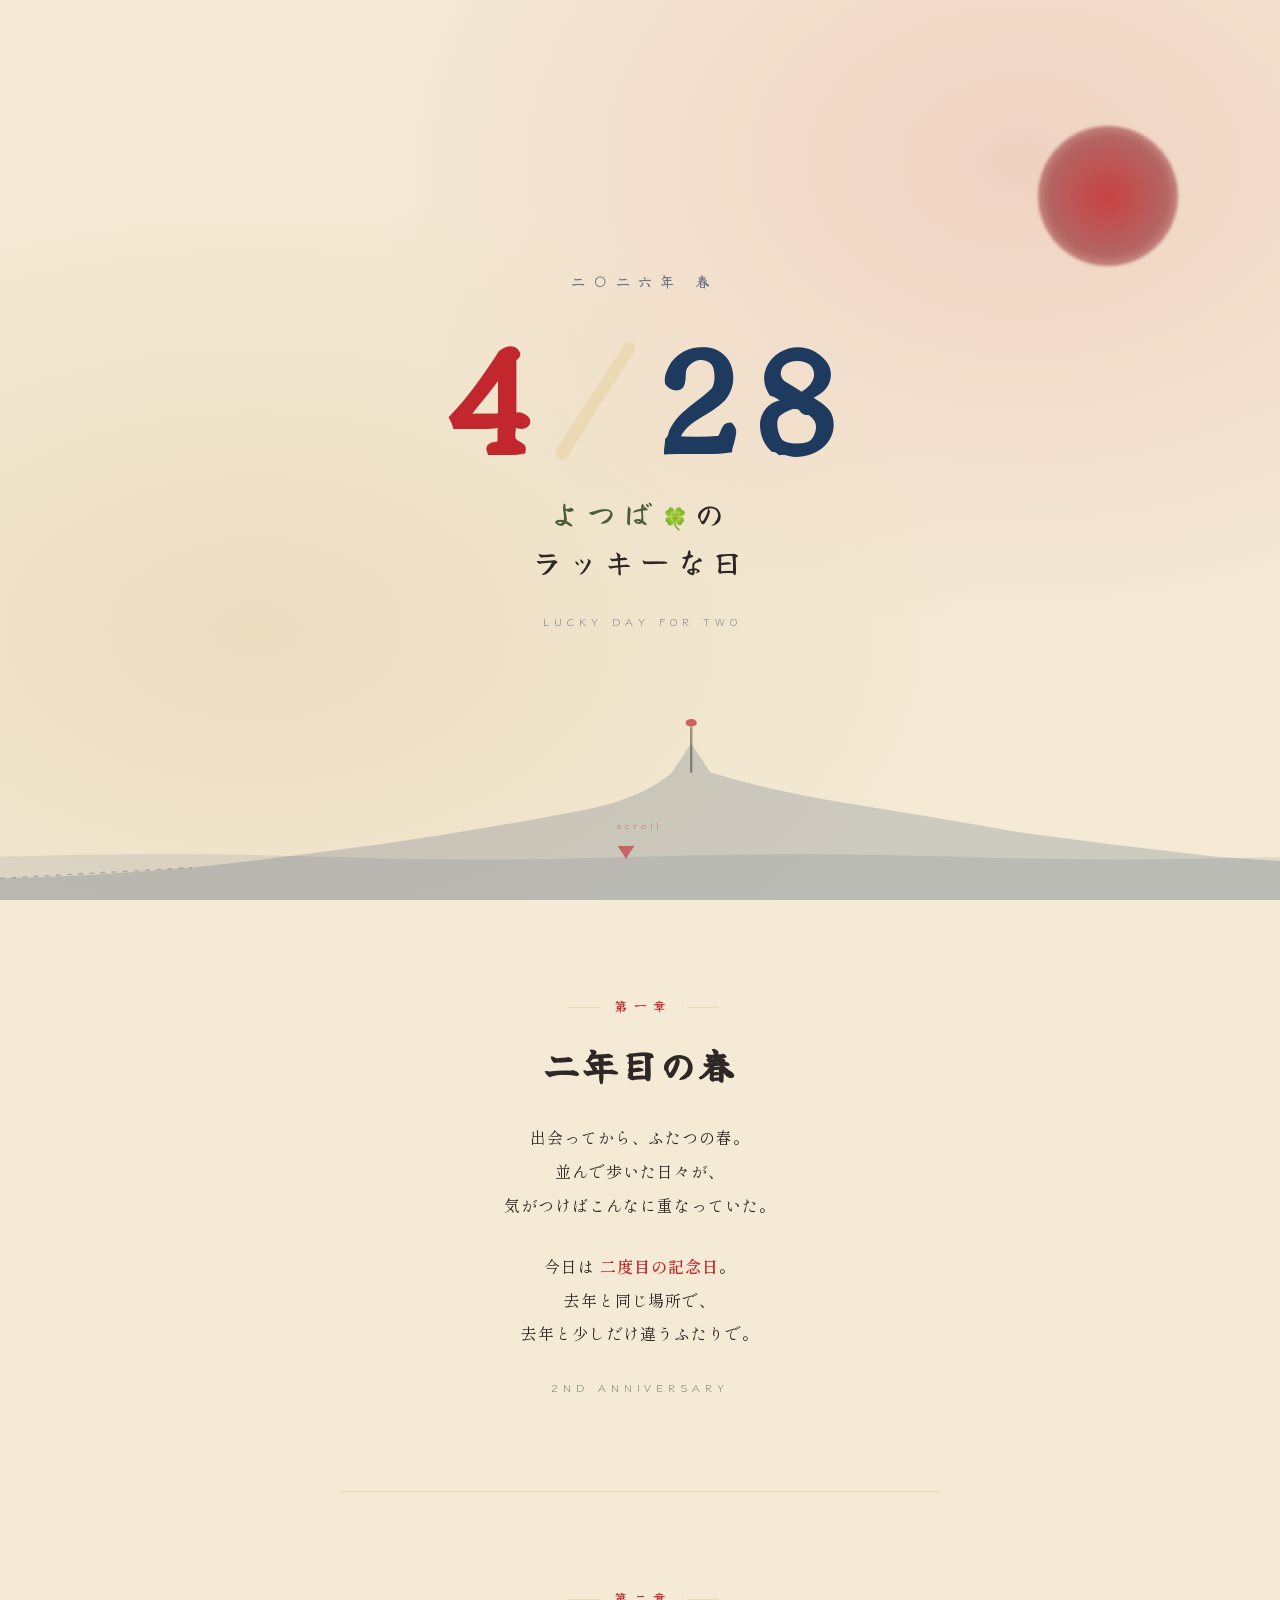
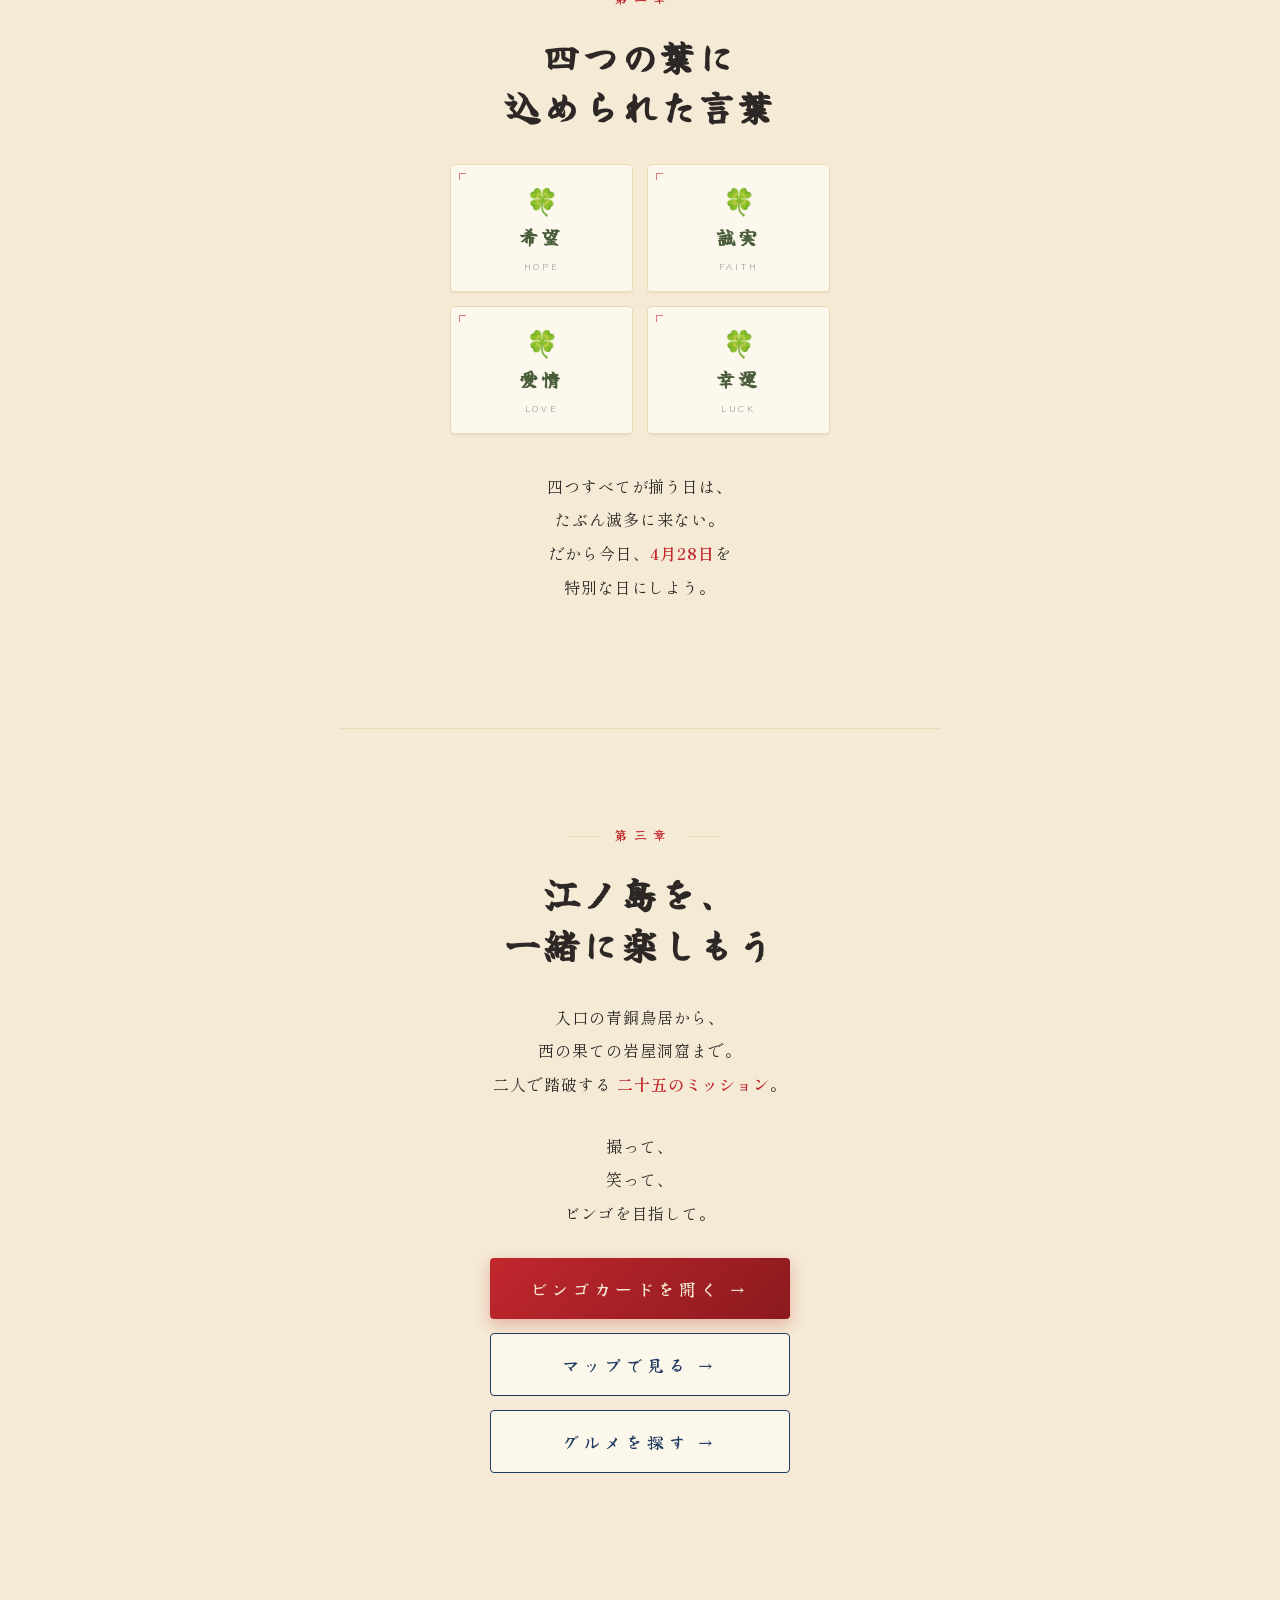
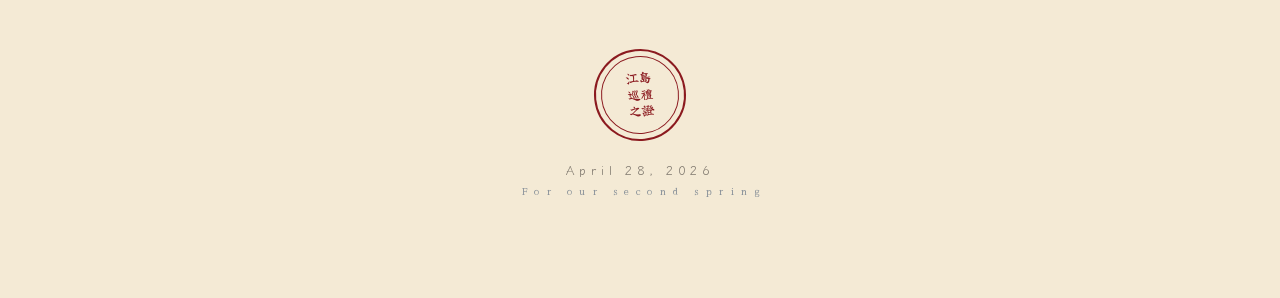
==== index.html @ fdf315da "feat: 江ノ島ビンゴ・マップ・グルメ・トップページの初期実装 - index.html: 4/28用のストーリーテリング型トップページ（4章構成） - bingo.html: 25マスの撮影ミッシ" ====
<!DOCTYPE html>
<html lang="ja">
<head>
<meta charset="UTF-8">
<meta name="viewport" content="width=device-width, initial-scale=1.0, maximum-scale=1.0">
<title>4/28 ── よつばのラッキーな日</title>
<meta name="description" content="二年目の春、江ノ島を一緒に楽しもう。">
<link rel="preconnect" href="https://fonts.googleapis.com">
<link rel="preconnect" href="https://fonts.gstatic.com" crossorigin>
<link href="https://fonts.googleapis.com/css2?family=Shippori+Mincho:wght@400;500;700;800&family=Klee+One:wght@400;600&family=Yuji+Syuku&display=swap" rel="stylesheet">
<link rel="stylesheet" href="shared.css">
</head>
<body class="top-page">

<!-- 舞う四つ葉 (JSで生成) -->
<div class="clover-rain" id="clover-rain" aria-hidden="true"></div>

<!-- HERO -->
<section class="top-hero">
  <div class="hero-sun" aria-hidden="true"></div>

  <div class="hero-mountain" aria-hidden="true">
    <svg viewBox="0 0 800 200" preserveAspectRatio="none" xmlns="http://www.w3.org/2000/svg">
      <!-- 海の波 -->
      <path d="M0,160 Q100,155 200,160 T400,160 T600,160 T800,160 L800,200 L0,200 Z"
            fill="rgba(31, 58, 95, 0.10)"/>
      <!-- 江ノ島シルエット -->
      <path d="M0,200 L0,180 Q60,178 120,170 Q180,160 240,148 Q300,135 360,118 Q400,108 420,82 L432,55 L444,82 Q480,98 520,108 Q580,122 640,138 Q700,150 760,160 Q780,162 800,164 L800,200 Z"
            fill="rgba(31, 58, 95, 0.18)"/>
      <!-- シーキャンドル -->
      <line x1="432" y1="82" x2="432" y2="40" stroke="rgba(45,40,38,0.45)" stroke-width="1.5"/>
      <circle cx="432" cy="36" r="3.5" fill="rgba(193,39,45,0.7)"/>
      <!-- 弁天橋 -->
      <line x1="0" y1="180" x2="120" y2="170" stroke="rgba(45,40,38,0.25)" stroke-width="1.2" stroke-dasharray="3 4"/>
    </svg>
  </div>

  <div class="hero-content">
    <div class="hero-eyebrow">二〇二六年 春</div>
    <h1 class="hero-date">
      <span class="num-shu">4</span><span class="slash">/</span><span class="num-ai">28</span>
    </h1>
    <div class="hero-sub">
      <span class="yotsuba">よつば</span>の<br>ラッキーな日
    </div>
    <div class="hero-deco">Lucky day for two</div>
  </div>

  <div class="scroll-cue" aria-hidden="true">
    <span>scroll</span>▼
  </div>
</section>

<!-- 第一章: 二年記念 -->
<section class="top-chapter">
  <div class="chapter-num">第一章</div>
  <h2 class="chapter-title">二年目の春</h2>
  <p class="chapter-text">
    出会ってから、ふたつの春。<br>
    並んで歩いた日々が、<br>
    気がつけばこんなに重なっていた。
  </p>
  <p class="chapter-text">
    今日は <em>二度目の記念日</em>。<br>
    去年と同じ場所で、<br>
    去年と少しだけ違うふたりで。
  </p>
  <div class="chapter-deco">2nd Anniversary</div>
</section>

<!-- 第二章: 四つ葉の花言葉 -->
<section class="top-chapter">
  <div class="chapter-num">第二章</div>
  <h2 class="chapter-title">四つの葉に<br>込められた言葉</h2>
  <ul class="yotsuba-meanings">
    <li>
      <span class="leaf">🍀</span>
      <span class="meaning">希望</span>
      <span class="meaning-en">hope</span>
    </li>
    <li>
      <span class="leaf">🍀</span>
      <span class="meaning">誠実</span>
      <span class="meaning-en">faith</span>
    </li>
    <li>
      <span class="leaf">🍀</span>
      <span class="meaning">愛情</span>
      <span class="meaning-en">love</span>
    </li>
    <li>
      <span class="leaf">🍀</span>
      <span class="meaning">幸運</span>
      <span class="meaning-en">luck</span>
    </li>
  </ul>
  <p class="chapter-text">
    四つすべてが揃う日は、<br>
    たぶん滅多に来ない。<br>
    だから今日、<em>4月28日</em>を<br>
    特別な日にしよう。
  </p>
</section>

<!-- 第三章: 江ノ島の冒険 -->
<section class="top-chapter">
  <div class="chapter-num">第三章</div>
  <h2 class="chapter-title">江ノ島を、<br>一緒に楽しもう</h2>
  <p class="chapter-text">
    入口の青銅鳥居から、<br>
    西の果ての岩屋洞窟まで。<br>
    二人で踏破する <em>二十五のミッション</em>。
  </p>
  <p class="chapter-text">
    撮って、<br>
    笑って、<br>
    ビンゴを目指して。
  </p>

  <div class="quest-buttons">
    <a href="bingo.html" class="quest-btn primary">
      ビンゴカードを開く<span class="arrow">→</span>
    </a>
    <a href="map.html" class="quest-btn secondary">
      マップで見る<span class="arrow">→</span>
    </a>
    <a href="food.html" class="quest-btn secondary">
      グルメを探す<span class="arrow">→</span>
    </a>
  </div>
</section>

<!-- フッター -->
<footer class="top-footer">
  <div class="footer-stamp">
    江島<br>巡禮<br>之證
  </div>
  <div class="footer-date">April 28, 2026</div>
  <div class="footer-tag">For our second spring</div>
</footer>

<script>
  // ===== 舞う四つ葉を生成 =====
  (function generateClovers() {
    const container = document.getElementById('clover-rain');
    const count = 14;
    for (let i = 0; i < count; i++) {
      const c = document.createElement('span');
      c.className = 'clover';
      c.textContent = '🍀';
      const left = Math.random() * 100;
      const duration = 14 + Math.random() * 14;
      const delay = -Math.random() * duration;
      const size = 12 + Math.random() * 14;
      const opacity = 0.25 + Math.random() * 0.35;
      c.style.cssText = `
        left: ${left}%;
        font-size: ${size}px;
        animation-duration: ${duration}s;
        animation-delay: ${delay}s;
        --max-opacity: ${opacity};
      `;
      container.appendChild(c);
    }
  })();

  // ===== セクションのフェードイン =====
  const observer = new IntersectionObserver((entries) => {
    entries.forEach((entry) => {
      if (entry.isIntersecting) {
        entry.target.classList.add('reveal');
        observer.unobserve(entry.target);
      }
    });
  }, { threshold: 0.18, rootMargin: '0px 0px -10% 0px' });

  document.querySelectorAll('.top-chapter, .top-footer').forEach(el => observer.observe(el));
</script>

</body>
</html>
---- shared.css ----
:root {
  --washi: #f4ead5;
  --washi-deep: #ebd9b4;
  --sumi: #1a1a1a;
  --sumi-soft: #2d2826;
  --shu: #c1272d;
  --shu-deep: #8b1a1f;
  --ai: #1f3a5f;
  --ai-deep: #14283f;
  --gold: #b8924a;
  --moss: #4a5d3a;
  --sakura: #e8a4a0;
}

* { box-sizing: border-box; margin: 0; padding: 0; -webkit-tap-highlight-color: transparent; }

html, body {
  background: var(--washi);
  color: var(--sumi);
  font-family: 'Shippori Mincho', serif;
  min-height: 100vh;
  overflow-x: hidden;
}

body::before {
  content: '';
  position: fixed;
  inset: 0;
  background-image:
    radial-gradient(circle at 20% 30%, rgba(184, 146, 74, 0.08) 0%, transparent 40%),
    radial-gradient(circle at 80% 70%, rgba(193, 39, 45, 0.05) 0%, transparent 50%),
    radial-gradient(circle at 50% 50%, rgba(31, 58, 95, 0.04) 0%, transparent 60%);
  pointer-events: none;
  z-index: 0;
}

body::after {
  content: '';
  position: fixed;
  inset: 0;
  background-image:
    repeating-linear-gradient(0deg, transparent, transparent 2px, rgba(45, 40, 38, 0.015) 2px, rgba(45, 40, 38, 0.015) 3px),
    repeating-linear-gradient(90deg, transparent, transparent 3px, rgba(45, 40, 38, 0.012) 3px, rgba(45, 40, 38, 0.012) 4px);
  pointer-events: none;
  z-index: 0;
  mix-blend-mode: multiply;
}

.container {
  position: relative;
  z-index: 1;
  max-width: 720px;
  margin: 0 auto;
  padding: 24px 16px 80px;
}

/* ===== ヘッダー ===== */
header {
  text-align: center;
  padding: 32px 16px 28px;
  position: relative;
}

.stamp {
  position: absolute;
  top: 18px;
  right: 12px;
  width: 64px;
  height: 64px;
  border: 2px solid var(--shu-deep);
  border-radius: 50%;
  color: var(--shu-deep);
  display: flex;
  align-items: center;
  justify-content: center;
  font-family: 'Yuji Syuku', serif;
  font-size: 11px;
  line-height: 1.2;
  text-align: center;
  transform: rotate(-8deg);
  background: rgba(244, 234, 213, 0.6);
  opacity: 0.85;
}

.stamp::before {
  content: '';
  position: absolute;
  inset: 4px;
  border: 1px solid var(--shu-deep);
  border-radius: 50%;
}

.title-jp {
  font-family: 'Yuji Syuku', serif;
  font-size: clamp(28px, 7vw, 38px);
  color: var(--sumi-soft);
  letter-spacing: 0.05em;
  margin-bottom: 6px;
  line-height: 1.2;
}

.title-en {
  font-family: 'Klee One', serif;
  font-size: 11px;
  letter-spacing: 0.4em;
  color: var(--ai);
  text-transform: uppercase;
  margin-bottom: 18px;
}

.subtitle {
  font-family: 'Klee One', serif;
  font-size: 13px;
  color: var(--sumi-soft);
  opacity: 0.75;
  line-height: 1.7;
}

.side-deco {
  position: absolute;
  top: 32px;
  left: 8px;
  writing-mode: vertical-rl;
  font-family: 'Yuji Syuku', serif;
  font-size: 10px;
  color: var(--ai);
  opacity: 0.4;
  letter-spacing: 0.3em;
}

/* ===== タブナビ ===== */
.tab-nav {
  display: flex;
  justify-content: center;
  gap: 32px;
  margin: 4px 0 20px;
  border-bottom: 1px solid var(--washi-deep);
  padding-bottom: 0;
}

.tab-link {
  font-family: 'Yuji Syuku', serif;
  font-size: 15px;
  color: var(--sumi-soft);
  text-decoration: none;
  padding: 10px 8px;
  border-bottom: 2px solid transparent;
  letter-spacing: 0.2em;
  opacity: 0.45;
  transition: all 0.2s ease;
  margin-bottom: -1px;
}

.tab-link:active { opacity: 0.8; }

.tab-link.active {
  color: var(--shu);
  border-bottom-color: var(--shu);
  opacity: 1;
}

/* ===== 進捗バー（共通利用OK） ===== */
.progress-section {
  background: rgba(255, 252, 244, 0.6);
  border: 1px solid var(--washi-deep);
  border-radius: 4px;
  padding: 16px 18px;
  margin: 0 0 24px;
  box-shadow: 0 2px 0 rgba(45, 40, 38, 0.04);
}

.progress-label {
  display: flex;
  justify-content: space-between;
  align-items: baseline;
  font-family: 'Klee One', serif;
  font-size: 12px;
  color: var(--sumi-soft);
  margin-bottom: 10px;
}

.progress-count {
  font-family: 'Yuji Syuku', serif;
  font-size: 22px;
  color: var(--shu);
}

.progress-count span { font-size: 14px; opacity: 0.6; }

.progress-bar {
  height: 6px;
  background: var(--washi-deep);
  border-radius: 3px;
  overflow: hidden;
  position: relative;
}

.progress-fill {
  height: 100%;
  background: linear-gradient(90deg, var(--shu) 0%, var(--shu-deep) 100%);
  transition: width 0.6s cubic-bezier(0.4, 0, 0.2, 1);
  border-radius: 3px;
}

.bingo-badges {
  display: flex;
  gap: 8px;
  margin-top: 12px;
  flex-wrap: wrap;
}

.badge {
  font-family: 'Klee One', serif;
  font-size: 11px;
  padding: 4px 10px;
  border-radius: 12px;
  background: var(--washi-deep);
  color: var(--sumi-soft);
  opacity: 0.4;
  transition: all 0.4s ease;
}

.badge.active {
  background: var(--shu);
  color: var(--washi);
  opacity: 1;
  box-shadow: 0 0 0 3px rgba(193, 39, 45, 0.15);
}

.badge.blackout.active {
  background: var(--ai);
  box-shadow: 0 0 0 3px rgba(31, 58, 95, 0.2);
}

/* ===== ビンゴグリッド（index.html専用） ===== */
.grid {
  display: grid;
  grid-template-columns: repeat(5, 1fr);
  gap: 6px;
  margin-bottom: 20px;
}

.cell {
  aspect-ratio: 1;
  background: rgba(255, 252, 244, 0.85);
  border: 1px solid var(--washi-deep);
  border-radius: 3px;
  padding: 6px 4px;
  display: flex;
  flex-direction: column;
  align-items: center;
  justify-content: center;
  cursor: pointer;
  position: relative;
  transition: all 0.25s ease;
  overflow: hidden;
  text-align: center;
  box-shadow: 0 1px 0 rgba(45, 40, 38, 0.04);
}

.cell:active { transform: scale(0.95); }

.cell-num {
  position: absolute;
  top: 3px;
  left: 4px;
  font-family: 'Yuji Syuku', serif;
  font-size: 9px;
  color: var(--ai);
  opacity: 0.4;
  line-height: 1;
}

.cell-spot {
  font-family: 'Klee One', serif;
  font-size: clamp(7.5px, 1.85vw, 9.5px);
  line-height: 1.2;
  color: var(--shu);
  font-weight: 600;
  letter-spacing: 0.02em;
  margin-bottom: 3px;
  word-break: keep-all;
  max-width: 100%;
}

.cell-icon {
  font-size: clamp(17px, 4.3vw, 22px);
  line-height: 1;
  margin-bottom: 3px;
}

.cell-text {
  font-family: 'Klee One', serif;
  font-size: clamp(7.5px, 1.85vw, 9px);
  line-height: 1.25;
  color: var(--sumi-soft);
  word-break: keep-all;
  opacity: 0.85;
}

.cell.checked {
  background: var(--ai);
  border-color: var(--ai-deep);
}

.cell.checked .cell-num,
.cell.checked .cell-text {
  color: rgba(244, 234, 213, 0.85);
}

.cell.checked .cell-spot {
  color: var(--washi);
  opacity: 0.95;
}

.cell.checked::after {
  content: '✓';
  position: absolute;
  inset: 0;
  display: flex;
  align-items: center;
  justify-content: center;
  font-size: clamp(40px, 11vw, 56px);
  color: var(--shu);
  font-weight: 700;
  text-shadow: 0 0 12px rgba(193, 39, 45, 0.5);
  animation: stampIn 0.4s cubic-bezier(0.34, 1.56, 0.64, 1);
}

@keyframes stampIn {
  0% { transform: scale(2.5) rotate(-20deg); opacity: 0; }
  60% { transform: scale(0.85) rotate(-8deg); opacity: 1; }
  100% { transform: scale(1) rotate(-12deg); opacity: 1; }
}

.cell.free {
  background: linear-gradient(135deg, var(--shu) 0%, var(--shu-deep) 100%);
  border-color: var(--shu-deep);
}

.cell.free .cell-num,
.cell.free .cell-text { color: var(--washi); }
.cell.free .cell-spot { color: var(--washi); }
.cell.free .cell-icon { filter: brightness(1.5); }

.cell.free.checked::after { color: var(--gold); }

.cell.bingo-line {
  animation: bingoGlow 2s ease-in-out infinite;
}

@keyframes bingoGlow {
  0%, 100% { box-shadow: 0 0 0 0 rgba(193, 39, 45, 0); }
  50% { box-shadow: 0 0 0 3px rgba(193, 39, 45, 0.4); }
}

/* ===== 地図（map.html専用） ===== */
#map {
  width: 100%;
  height: 70vh;
  min-height: 460px;
  border: 1px solid var(--washi-deep);
  border-radius: 4px;
  overflow: hidden;
  margin-bottom: 16px;
  background: var(--washi-deep);
  z-index: 1;
}

.map-controls {
  display: flex;
  justify-content: center;
  gap: 12px;
  margin-bottom: 24px;
  flex-wrap: wrap;
}

.geo-btn {
  background: var(--ai);
  color: var(--washi);
  border: none;
  padding: 10px 20px;
  border-radius: 20px;
  font-family: 'Yuji Syuku', serif;
  font-size: 13px;
  letter-spacing: 0.1em;
  cursor: pointer;
  transition: all 0.2s ease;
}

.geo-btn:active { background: var(--ai-deep); transform: scale(0.97); }

.geo-btn.center {
  background: var(--washi-deep);
  color: var(--sumi-soft);
}

/* カスタムピン */
.enopin-wrapper { background: transparent !important; border: none !important; }

.enopin {
  position: relative;
  width: 44px;
  height: 44px;
  background: var(--washi);
  border: 2px solid var(--shu);
  border-radius: 50%;
  display: flex;
  flex-direction: column;
  align-items: center;
  justify-content: center;
  box-shadow: 0 2px 6px rgba(0, 0, 0, 0.3);
  font-family: 'Shippori Mincho', serif;
  cursor: pointer;
  transition: transform 0.15s ease;
}

.enopin:hover, .enopin:active { transform: scale(1.1); }

.enopin-num {
  font-family: 'Yuji Syuku', serif;
  font-size: 8px;
  color: var(--ai);
  line-height: 1;
  margin-bottom: 1px;
}

.enopin-icon {
  font-size: 16px;
  line-height: 1;
}

.enopin.checked {
  background: var(--ai);
  border-color: var(--ai-deep);
}

.enopin.checked .enopin-num { color: rgba(244, 234, 213, 0.7); }
.enopin.checked .enopin-icon { filter: brightness(1.5) saturate(0.6); opacity: 0.5; }

.enopin.checked::after {
  content: '✓';
  position: absolute;
  top: -2px;
  right: -2px;
  width: 18px;
  height: 18px;
  background: var(--shu);
  color: var(--washi);
  border-radius: 50%;
  font-size: 13px;
  font-weight: 700;
  display: flex;
  align-items: center;
  justify-content: center;
  border: 1.5px solid var(--washi);
  box-shadow: 0 1px 3px rgba(0, 0, 0, 0.3);
}

.enopin.free {
  background: linear-gradient(135deg, var(--shu) 0%, var(--shu-deep) 100%);
  border-color: var(--shu-deep);
}

.enopin.free .enopin-num { color: rgba(244, 234, 213, 0.8); }
.enopin.free .enopin-icon { filter: brightness(1.4); }
.enopin.free.checked::after { background: var(--gold); }

/* ===== 詳細モーダル ===== */
.modal-bg {
  position: fixed;
  inset: 0;
  background: rgba(26, 26, 26, 0.6);
  backdrop-filter: blur(4px);
  -webkit-backdrop-filter: blur(4px);
  display: flex;
  align-items: flex-end;
  justify-content: center;
  z-index: 1000;
  opacity: 0;
  pointer-events: none;
  transition: opacity 0.3s ease;
}

.modal-bg.show {
  opacity: 1;
  pointer-events: auto;
}

.modal {
  background: var(--washi);
  width: 100%;
  max-width: 480px;
  border-radius: 16px 16px 0 0;
  padding: 28px 24px 32px;
  transform: translateY(100%);
  transition: transform 0.4s cubic-bezier(0.32, 0.72, 0, 1);
  position: relative;
  box-shadow: 0 -8px 30px rgba(0, 0, 0, 0.15);
}

.modal-bg.show .modal { transform: translateY(0); }

.modal::before {
  content: '';
  position: absolute;
  top: 8px;
  left: 50%;
  transform: translateX(-50%);
  width: 40px;
  height: 4px;
  background: var(--washi-deep);
  border-radius: 2px;
}

.modal-num {
  font-family: 'Yuji Syuku', serif;
  font-size: 14px;
  color: var(--ai);
  margin-bottom: 4px;
}

.modal-area {
  font-family: 'Klee One', serif;
  font-size: 11px;
  letter-spacing: 0.2em;
  color: var(--moss);
  margin-bottom: 12px;
  text-transform: uppercase;
}

.modal-title {
  font-family: 'Yuji Syuku', serif;
  font-size: 22px;
  color: var(--sumi-soft);
  line-height: 1.4;
  margin-bottom: 14px;
}

.modal-mission {
  font-family: 'Klee One', serif;
  font-size: 14px;
  line-height: 1.7;
  color: var(--sumi-soft);
  background: rgba(255, 252, 244, 0.7);
  padding: 14px 16px;
  border-left: 3px solid var(--shu);
  border-radius: 2px;
  margin-bottom: 18px;
}

.modal-tip {
  font-family: 'Klee One', serif;
  font-size: 12px;
  color: var(--ai);
  line-height: 1.6;
  margin-bottom: 18px;
  opacity: 0.8;
}

.modal-tip::before { content: '※ '; color: var(--shu); }

.modal-link {
  display: block;
  text-align: center;
  font-family: 'Klee One', serif;
  font-size: 12px;
  color: var(--ai);
  text-decoration: none;
  padding: 8px;
  margin-bottom: 18px;
  border: 1px dashed var(--washi-deep);
  border-radius: 4px;
  transition: all 0.2s ease;
}

.modal-link:active {
  background: var(--washi-deep);
}

.modal-btn {
  width: 100%;
  padding: 14px;
  border: none;
  border-radius: 4px;
  font-family: 'Yuji Syuku', serif;
  font-size: 16px;
  cursor: pointer;
  transition: all 0.2s ease;
  letter-spacing: 0.1em;
}

.btn-check {
  background: var(--ai);
  color: var(--washi);
  margin-bottom: 8px;
}

.btn-check:active { background: var(--ai-deep); transform: scale(0.98); }

.btn-check.uncheck {
  background: var(--washi-deep);
  color: var(--sumi-soft);
}

.btn-close {
  background: transparent;
  color: var(--sumi-soft);
  border: 1px solid var(--washi-deep);
}

/* ===== フッター ===== */
.footer-actions {
  margin-top: 32px;
  text-align: center;
}

.reset-btn {
  background: transparent;
  border: 1px solid var(--washi-deep);
  color: var(--sumi-soft);
  font-family: 'Klee One', serif;
  font-size: 12px;
  padding: 10px 20px;
  border-radius: 20px;
  cursor: pointer;
  opacity: 0.6;
  transition: opacity 0.2s ease;
}

.reset-btn:active { opacity: 1; }

.legend {
  margin-top: 18px;
  font-family: 'Klee One', serif;
  font-size: 10px;
  color: var(--sumi-soft);
  opacity: 0.5;
  text-align: center;
  line-height: 1.7;
}

/* ===== ビンゴ達成オーバーレイ ===== */
.celebration {
  position: fixed;
  inset: 0;
  pointer-events: none;
  z-index: 2000;
  display: flex;
  align-items: center;
  justify-content: center;
  opacity: 0;
  transition: opacity 0.4s ease;
}

.celebration.show { opacity: 1; }

.celebration-text {
  font-family: 'Yuji Syuku', serif;
  font-size: clamp(48px, 14vw, 80px);
  color: var(--shu);
  text-shadow:
    0 0 30px rgba(193, 39, 45, 0.6),
    4px 4px 0 var(--washi);
  transform: scale(0);
  transition: transform 0.6s cubic-bezier(0.34, 1.56, 0.64, 1);
  letter-spacing: 0.1em;
}

.celebration.show .celebration-text { transform: scale(1); }

@media (max-width: 380px) {
  .container { padding: 16px 8px 60px; }
  .grid { gap: 4px; }
  .cell { padding: 4px 2px; }
  .tab-nav { gap: 20px; }
  #map { height: 65vh; min-height: 400px; }
}

/* =====================================================
   TOP PAGE (index.html) - storytelling layout
   ===================================================== */

body.top-page {
  background: var(--washi);
  overflow-x: hidden;
}

/* 舞う四つ葉 */
.clover-rain {
  position: fixed;
  inset: 0;
  pointer-events: none;
  z-index: 1;
  overflow: hidden;
}

.clover-rain .clover {
  position: absolute;
  top: -40px;
  font-size: 16px;
  opacity: 0;
  animation: cloverFall linear infinite;
  will-change: transform, opacity;
}

@keyframes cloverFall {
  0%   { transform: translateY(0) rotate(0deg); opacity: 0; }
  10%  { opacity: 0.45; }
  90%  { opacity: 0.45; }
  100% { transform: translateY(110vh) rotate(540deg); opacity: 0; }
}

/* HERO */
.top-hero {
  min-height: 100vh;
  position: relative;
  display: flex;
  flex-direction: column;
  align-items: center;
  justify-content: center;
  padding: 0 24px;
  background:
    radial-gradient(ellipse at 80% 18%, rgba(232, 164, 160, 0.35) 0%, transparent 45%),
    radial-gradient(ellipse at 20% 70%, rgba(184, 146, 74, 0.15) 0%, transparent 50%),
    var(--washi);
  z-index: 2;
  overflow: hidden;
}

.top-hero .hero-sun {
  position: absolute;
  top: 14%;
  right: 8%;
  width: clamp(90px, 22vw, 140px);
  height: clamp(90px, 22vw, 140px);
  border-radius: 50%;
  background: radial-gradient(circle, rgba(193, 39, 45, 0.85) 0%, rgba(139, 26, 31, 0.6) 60%, transparent 100%);
  filter: blur(1.5px);
  animation: sunPulse 6s ease-in-out infinite;
}

@keyframes sunPulse {
  0%, 100% { transform: scale(1); opacity: 0.85; }
  50%      { transform: scale(1.08); opacity: 1; }
}

.top-hero .hero-mountain {
  position: absolute;
  left: 0;
  right: 0;
  bottom: 0;
  width: 100%;
  height: 24vh;
  pointer-events: none;
}

.top-hero .hero-mountain svg {
  display: block;
  width: 100%;
  height: 100%;
}

.top-hero .hero-content {
  position: relative;
  z-index: 3;
  text-align: center;
}

.top-hero .hero-eyebrow {
  font-family: 'Yuji Syuku', serif;
  font-size: clamp(11px, 2.6vw, 14px);
  letter-spacing: 0.6em;
  color: var(--ai);
  opacity: 0.65;
  margin-bottom: 28px;
  padding-left: 0.6em;
}

.top-hero .hero-date {
  font-family: 'Yuji Syuku', serif;
  font-size: clamp(80px, 24vw, 150px);
  line-height: 0.95;
  margin-bottom: 28px;
  letter-spacing: -0.02em;
  font-weight: 700;
}
.top-hero .hero-date .num-shu  { color: var(--shu); }
.top-hero .hero-date .num-ai   { color: var(--ai); }
.top-hero .hero-date .slash    { color: var(--washi-deep); margin: 0 0.05em; }

.top-hero .hero-sub {
  font-family: 'Yuji Syuku', serif;
  font-size: clamp(20px, 5.5vw, 30px);
  color: var(--sumi-soft);
  letter-spacing: 0.2em;
  line-height: 1.6;
  margin-bottom: 28px;
}

.top-hero .hero-sub .yotsuba {
  color: var(--moss);
  position: relative;
  display: inline-block;
}

.top-hero .hero-sub .yotsuba::after {
  content: '🍀';
  font-size: 0.7em;
  margin-left: 0.2em;
}

.top-hero .hero-deco {
  font-family: 'Klee One', serif;
  font-size: 11px;
  letter-spacing: 0.45em;
  color: var(--ai);
  text-transform: uppercase;
  opacity: 0.55;
  padding-left: 0.45em;
}

.top-hero .scroll-cue {
  position: absolute;
  bottom: 36px;
  left: 50%;
  transform: translateX(-50%);
  color: var(--shu);
  font-size: 18px;
  letter-spacing: 0.3em;
  opacity: 0.6;
  animation: scrollCue 2.2s ease-in-out infinite;
  font-family: 'Klee One', serif;
}

.top-hero .scroll-cue span {
  display: block;
  font-size: 9px;
  margin-bottom: 6px;
  letter-spacing: 0.4em;
}

@keyframes scrollCue {
  0%, 100% { transform: translateX(-50%) translateY(0); opacity: 0.5; }
  50%      { transform: translateX(-50%) translateY(8px); opacity: 0.85; }
}

/* CHAPTERS */
.top-chapter {
  max-width: 600px;
  margin: 0 auto;
  padding: 96px 28px;
  text-align: center;
  position: relative;
  z-index: 2;
  opacity: 0;
  transform: translateY(50px);
  transition: opacity 1s ease, transform 1s ease;
}

.top-chapter.reveal {
  opacity: 1;
  transform: none;
}

.top-chapter + .top-chapter {
  border-top: 1px solid var(--washi-deep);
}

.top-chapter .chapter-num {
  font-family: 'Yuji Syuku', serif;
  font-size: 13px;
  letter-spacing: 0.5em;
  color: var(--shu);
  margin-bottom: 24px;
  padding-left: 0.5em;
}

.top-chapter .chapter-num::before,
.top-chapter .chapter-num::after {
  content: '';
  display: inline-block;
  width: 32px;
  height: 1px;
  background: var(--washi-deep);
  margin: 0 14px;
  vertical-align: middle;
}

.top-chapter .chapter-title {
  font-family: 'Yuji Syuku', serif;
  font-size: clamp(26px, 7vw, 36px);
  color: var(--sumi-soft);
  letter-spacing: 0.08em;
  line-height: 1.4;
  margin-bottom: 32px;
  font-weight: 700;
}

.top-chapter .chapter-text {
  font-family: 'Shippori Mincho', serif;
  font-size: clamp(14px, 3.7vw, 16px);
  line-height: 2.1;
  color: var(--sumi-soft);
  letter-spacing: 0.06em;
  margin-bottom: 28px;
}

.top-chapter .chapter-text em {
  color: var(--shu);
  font-style: normal;
  font-weight: 600;
}

.top-chapter .chapter-deco {
  font-family: 'Klee One', serif;
  font-size: 11px;
  letter-spacing: 0.45em;
  color: var(--moss);
  text-transform: uppercase;
  opacity: 0.7;
}

/* よつばの花言葉 */
.yotsuba-meanings {
  list-style: none;
  display: grid;
  grid-template-columns: repeat(2, 1fr);
  gap: 14px;
  max-width: 380px;
  margin: 0 auto 36px;
}

.yotsuba-meanings li {
  background: rgba(255, 252, 244, 0.75);
  border: 1px solid var(--washi-deep);
  border-radius: 4px;
  padding: 22px 12px 18px;
  display: flex;
  flex-direction: column;
  align-items: center;
  gap: 10px;
  position: relative;
  box-shadow: 0 2px 0 rgba(45, 40, 38, 0.04);
}

.yotsuba-meanings li::before {
  content: '';
  position: absolute;
  top: 8px;
  left: 8px;
  width: 6px;
  height: 6px;
  border-top: 1px solid var(--shu);
  border-left: 1px solid var(--shu);
  opacity: 0.6;
}

.yotsuba-meanings .leaf {
  font-size: 26px;
  line-height: 1;
}

.yotsuba-meanings .meaning {
  font-family: 'Yuji Syuku', serif;
  font-size: 19px;
  color: var(--moss);
  letter-spacing: 0.18em;
  font-weight: 600;
}

.yotsuba-meanings .meaning-en {
  font-family: 'Klee One', serif;
  font-size: 9px;
  letter-spacing: 0.3em;
  color: var(--sumi-soft);
  opacity: 0.5;
  text-transform: uppercase;
}

/* QUEST CTA */
.quest-buttons {
  display: flex;
  flex-direction: column;
  gap: 14px;
  max-width: 300px;
  margin: 8px auto 0;
}

.quest-btn {
  display: block;
  padding: 18px 20px;
  text-align: center;
  text-decoration: none;
  font-family: 'Yuji Syuku', serif;
  font-size: 17px;
  letter-spacing: 0.25em;
  border-radius: 4px;
  transition: all 0.2s ease;
  position: relative;
}

.quest-btn.primary {
  background: linear-gradient(135deg, var(--shu) 0%, var(--shu-deep) 100%);
  color: var(--washi);
  box-shadow: 0 6px 16px rgba(193, 39, 45, 0.28);
}

.quest-btn.primary:active {
  transform: scale(0.98);
  box-shadow: 0 3px 8px rgba(193, 39, 45, 0.28);
}

.quest-btn.secondary {
  background: rgba(255, 252, 244, 0.7);
  color: var(--ai);
  border: 1px solid var(--ai);
}

.quest-btn.secondary:active {
  background: var(--ai);
  color: var(--washi);
}

.quest-btn .arrow {
  display: inline-block;
  margin-left: 8px;
  transition: transform 0.2s ease;
}

.quest-btn:active .arrow { transform: translateX(4px); }

/* TOP FOOTER */
.top-footer {
  text-align: center;
  padding: 80px 24px 100px;
  position: relative;
  z-index: 2;
  opacity: 0;
  transform: translateY(40px);
  transition: opacity 1s ease, transform 1s ease;
}

.top-footer.reveal { opacity: 1; transform: none; }

.top-footer .footer-stamp {
  width: 92px;
  height: 92px;
  border: 2px solid var(--shu-deep);
  border-radius: 50%;
  color: var(--shu-deep);
  display: flex;
  align-items: center;
  justify-content: center;
  font-family: 'Yuji Syuku', serif;
  font-size: 13px;
  line-height: 1.3;
  text-align: center;
  margin: 0 auto 20px;
  position: relative;
  background: rgba(244, 234, 213, 0.6);
  transform: rotate(-6deg);
}

.top-footer .footer-stamp::before {
  content: '';
  position: absolute;
  inset: 5px;
  border: 1px solid var(--shu-deep);
  border-radius: 50%;
}

.top-footer .footer-date {
  font-family: 'Klee One', serif;
  font-size: 12px;
  letter-spacing: 0.4em;
  color: var(--sumi-soft);
  opacity: 0.6;
  margin-bottom: 4px;
}

.top-footer .footer-tag {
  font-family: 'Yuji Syuku', serif;
  font-size: 11px;
  letter-spacing: 0.5em;
  color: var(--ai);
  opacity: 0.5;
  padding-left: 0.5em;
}

@media (max-width: 380px) {
  .top-chapter { padding: 72px 20px; }
  .yotsuba-meanings { gap: 10px; }
}

/* =====================================================
   FOOD PAGE (food.html)
   ===================================================== */

.food-filter {
  display: flex;
  gap: 6px;
  flex-wrap: wrap;
  justify-content: center;
  margin: 0 0 24px;
}

.filter-btn {
  background: rgba(255, 252, 244, 0.7);
  border: 1px solid var(--washi-deep);
  color: var(--sumi-soft);
  font-family: 'Yuji Syuku', serif;
  font-size: 13px;
  letter-spacing: 0.15em;
  padding: 9px 16px;
  border-radius: 20px;
  cursor: pointer;
  transition: all 0.2s ease;
  flex: 1;
  min-width: 64px;
  max-width: 110px;
}

.filter-btn:active { transform: scale(0.96); }

.filter-btn.active {
  background: var(--ai);
  border-color: var(--ai-deep);
  color: var(--washi);
  box-shadow: 0 2px 6px rgba(31, 58, 95, 0.2);
}

.food-list {
  list-style: none;
  display: flex;
  flex-direction: column;
  gap: 12px;
  margin-bottom: 24px;
}

.food-item {
  background: rgba(255, 252, 244, 0.85);
  border: 1px solid var(--washi-deep);
  border-left-width: 4px;
  border-radius: 4px;
  padding: 16px 18px;
  position: relative;
  box-shadow: 0 2px 0 rgba(45, 40, 38, 0.04);
  transition: transform 0.15s ease;
}

.food-item:active { transform: scale(0.99); }

.food-item.meal  { border-left-color: var(--shu); }
.food-item.cafe  { border-left-color: var(--ai); }
.food-item.sweet { border-left-color: var(--sakura); }

.food-head {
  display: flex;
  align-items: center;
  gap: 10px;
  margin-bottom: 8px;
  flex-wrap: wrap;
}

.food-genre {
  font-family: 'Klee One', serif;
  font-size: 10px;
  letter-spacing: 0.2em;
  padding: 3px 8px;
  border-radius: 10px;
  font-weight: 600;
  flex-shrink: 0;
}

.food-genre.meal  { background: var(--shu);     color: var(--washi); }
.food-genre.cafe  { background: var(--ai);      color: var(--washi); }
.food-genre.sweet { background: var(--sakura);  color: var(--shu-deep); }

.food-name {
  font-family: 'Yuji Syuku', serif;
  font-size: 17px;
  color: var(--sumi-soft);
  font-weight: 700;
  letter-spacing: 0.04em;
  line-height: 1.3;
}

.food-desc {
  font-family: 'Klee One', serif;
  font-size: 13px;
  line-height: 1.6;
  color: var(--sumi-soft);
  opacity: 0.85;
  margin-bottom: 10px;
  letter-spacing: 0.02em;
}

.food-link {
  display: inline-block;
  font-family: 'Klee One', serif;
  font-size: 12px;
  color: var(--ai);
  text-decoration: none;
  padding: 6px 12px;
  border: 1px dashed var(--washi-deep);
  border-radius: 4px;
  transition: all 0.2s ease;
  letter-spacing: 0.05em;
}

.food-link:active {
  background: var(--ai);
  color: var(--washi);
  border-color: var(--ai);
}

.food-empty {
  text-align: center;
  font-family: 'Klee One', serif;
  font-size: 13px;
  color: var(--sumi-soft);
  opacity: 0.6;
  padding: 40px 20px;
  display: none;
}
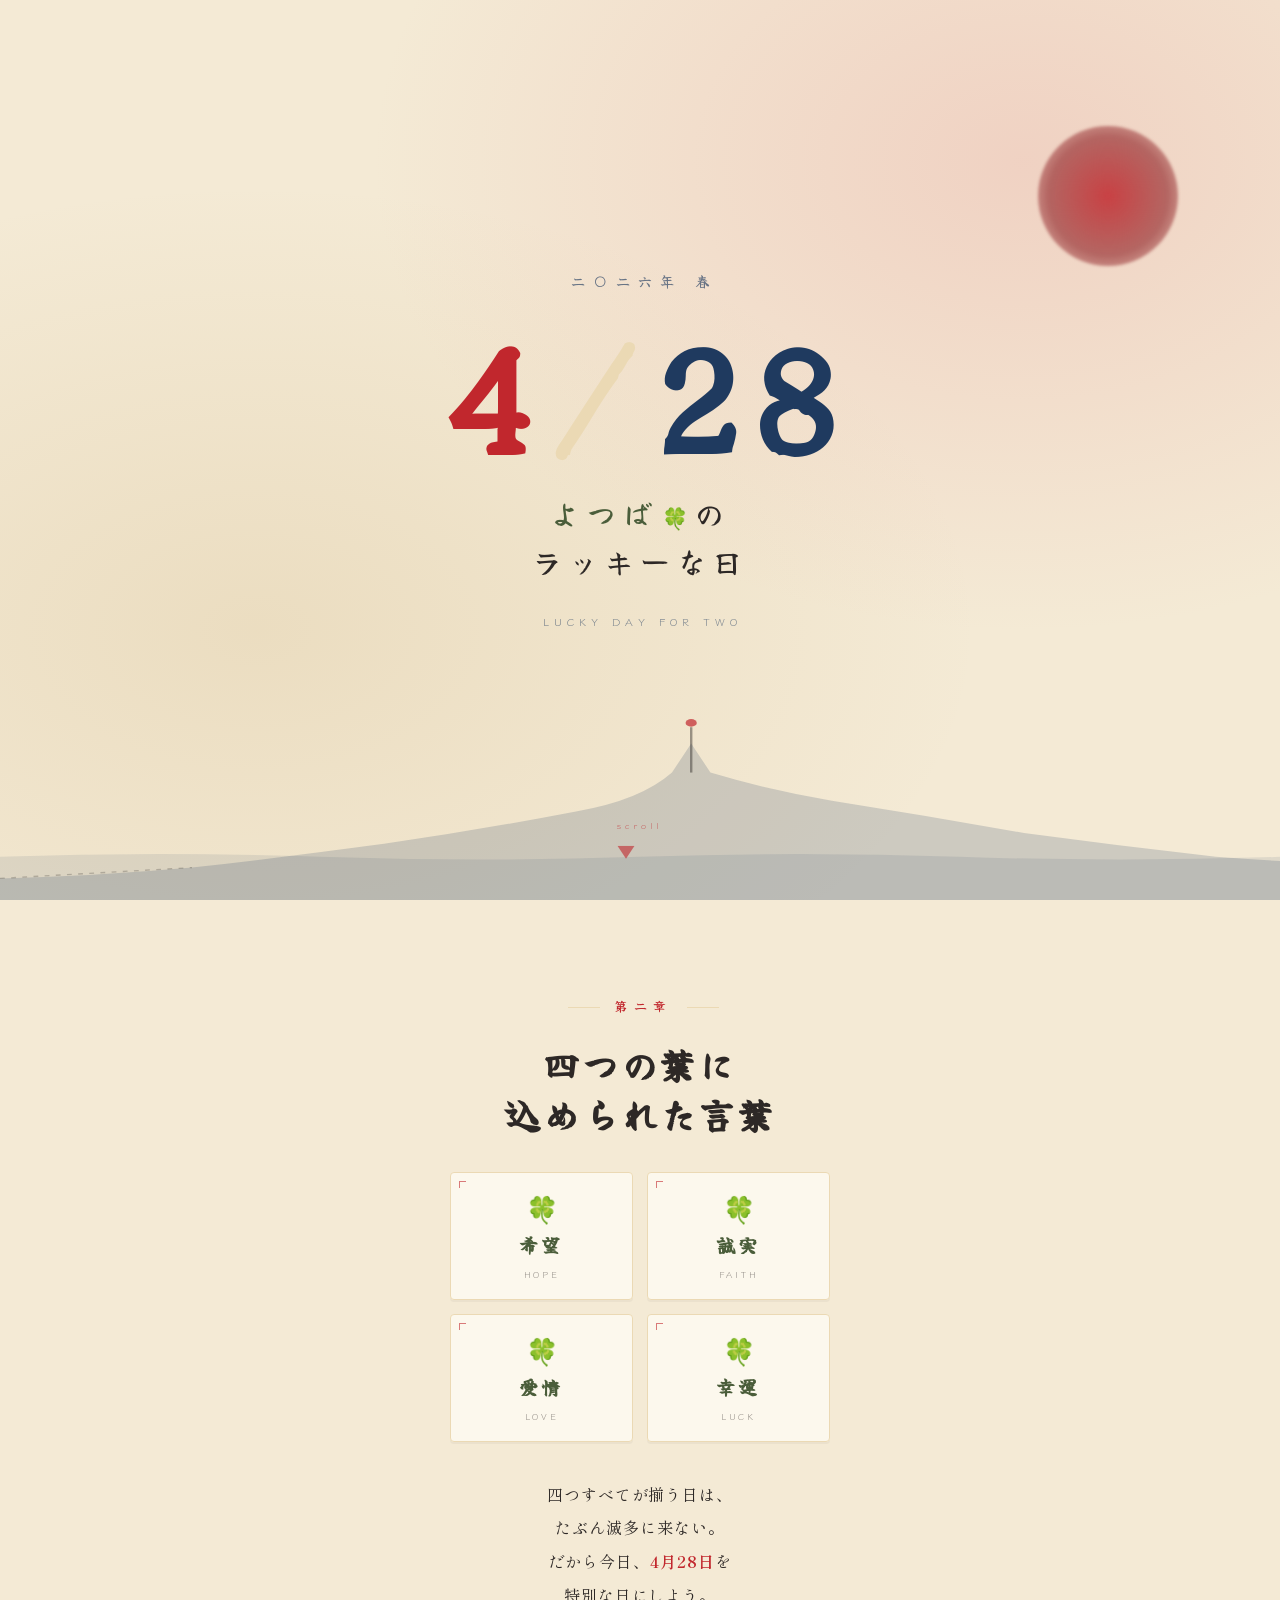
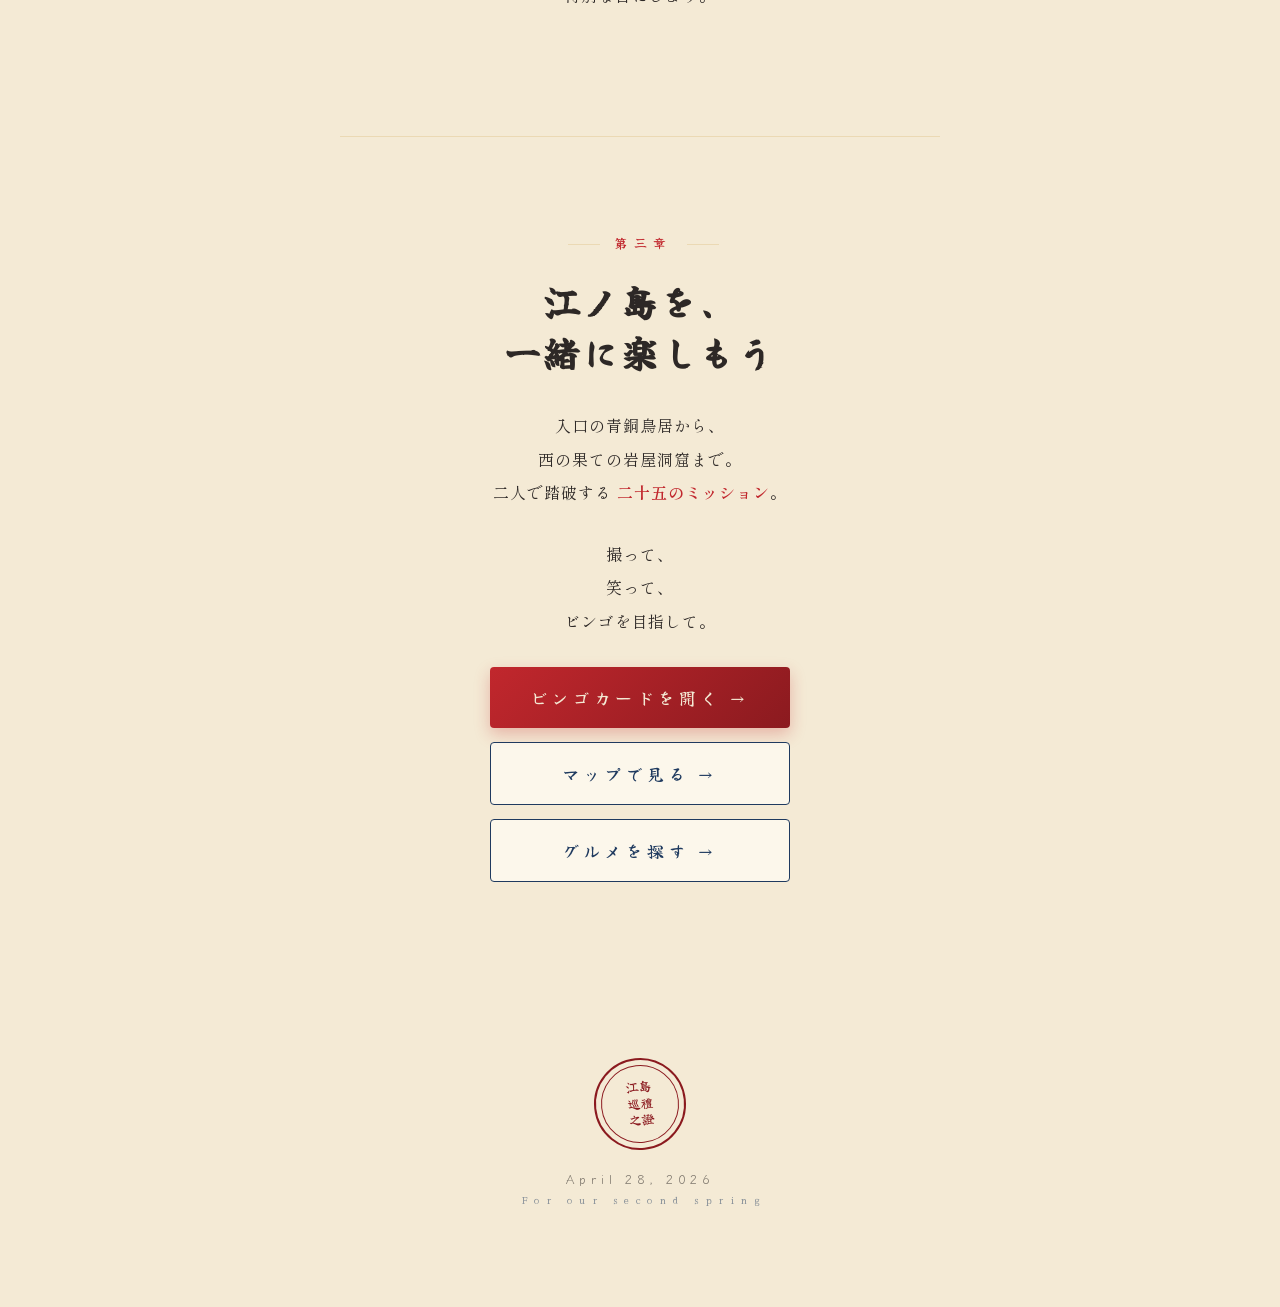
==== commit 71b2a13d: "仮でコメントアウト" ====
--- a/index.html
+++ b/index.html
@@ -1,58 +1,63 @@
 <!DOCTYPE html>
 <html lang="ja">
+
 <head>
-<meta charset="UTF-8">
-<meta name="viewport" content="width=device-width, initial-scale=1.0, maximum-scale=1.0">
-<title>4/28 ── よつばのラッキーな日</title>
-<meta name="description" content="二年目の春、江ノ島を一緒に楽しもう。">
-<link rel="preconnect" href="https://fonts.googleapis.com">
-<link rel="preconnect" href="https://fonts.gstatic.com" crossorigin>
-<link href="https://fonts.googleapis.com/css2?family=Shippori+Mincho:wght@400;500;700;800&family=Klee+One:wght@400;600&family=Yuji+Syuku&display=swap" rel="stylesheet">
-<link rel="stylesheet" href="shared.css">
+  <meta charset="UTF-8">
+  <meta name="viewport" content="width=device-width, initial-scale=1.0, maximum-scale=1.0">
+  <title>4/28 ── よつばのラッキーな日</title>
+  <meta name="description" content="二年目の春、江ノ島を一緒に楽しもう。">
+  <link rel="preconnect" href="https://fonts.googleapis.com">
+  <link rel="preconnect" href="https://fonts.gstatic.com" crossorigin>
+  <link
+    href="https://fonts.googleapis.com/css2?family=Shippori+Mincho:wght@400;500;700;800&family=Klee+One:wght@400;600&family=Yuji+Syuku&display=swap"
+    rel="stylesheet">
+  <link rel="stylesheet" href="shared.css">
 </head>
+
 <body class="top-page">
 
-<!-- 舞う四つ葉 (JSで生成) -->
-<div class="clover-rain" id="clover-rain" aria-hidden="true"></div>
+  <!-- 舞う四つ葉 (JSで生成) -->
+  <div class="clover-rain" id="clover-rain" aria-hidden="true"></div>
 
-<!-- HERO -->
-<section class="top-hero">
-  <div class="hero-sun" aria-hidden="true"></div>
+  <!-- HERO -->
+  <section class="top-hero">
+    <div class="hero-sun" aria-hidden="true"></div>
 
-  <div class="hero-mountain" aria-hidden="true">
-    <svg viewBox="0 0 800 200" preserveAspectRatio="none" xmlns="http://www.w3.org/2000/svg">
-      <!-- 海の波 -->
-      <path d="M0,160 Q100,155 200,160 T400,160 T600,160 T800,160 L800,200 L0,200 Z"
-            fill="rgba(31, 58, 95, 0.10)"/>
-      <!-- 江ノ島シルエット -->
-      <path d="M0,200 L0,180 Q60,178 120,170 Q180,160 240,148 Q300,135 360,118 Q400,108 420,82 L432,55 L444,82 Q480,98 520,108 Q580,122 640,138 Q700,150 760,160 Q780,162 800,164 L800,200 Z"
-            fill="rgba(31, 58, 95, 0.18)"/>
-      <!-- シーキャンドル -->
-      <line x1="432" y1="82" x2="432" y2="40" stroke="rgba(45,40,38,0.45)" stroke-width="1.5"/>
-      <circle cx="432" cy="36" r="3.5" fill="rgba(193,39,45,0.7)"/>
-      <!-- 弁天橋 -->
-      <line x1="0" y1="180" x2="120" y2="170" stroke="rgba(45,40,38,0.25)" stroke-width="1.2" stroke-dasharray="3 4"/>
-    </svg>
-  </div>
+    <div class="hero-mountain" aria-hidden="true">
+      <svg viewBox="0 0 800 200" preserveAspectRatio="none" xmlns="http://www.w3.org/2000/svg">
+        <!-- 海の波 -->
+        <path d="M0,160 Q100,155 200,160 T400,160 T600,160 T800,160 L800,200 L0,200 Z" fill="rgba(31, 58, 95, 0.10)" />
+        <!-- 江ノ島シルエット -->
+        <path
+          d="M0,200 L0,180 Q60,178 120,170 Q180,160 240,148 Q300,135 360,118 Q400,108 420,82 L432,55 L444,82 Q480,98 520,108 Q580,122 640,138 Q700,150 760,160 Q780,162 800,164 L800,200 Z"
+          fill="rgba(31, 58, 95, 0.18)" />
+        <!-- シーキャンドル -->
+        <line x1="432" y1="82" x2="432" y2="40" stroke="rgba(45,40,38,0.45)" stroke-width="1.5" />
+        <circle cx="432" cy="36" r="3.5" fill="rgba(193,39,45,0.7)" />
+        <!-- 弁天橋 -->
+        <line x1="0" y1="180" x2="120" y2="170" stroke="rgba(45,40,38,0.25)" stroke-width="1.2"
+          stroke-dasharray="3 4" />
+      </svg>
+    </div>
 
-  <div class="hero-content">
-    <div class="hero-eyebrow">二〇二六年 春</div>
-    <h1 class="hero-date">
-      <span class="num-shu">4</span><span class="slash">/</span><span class="num-ai">28</span>
-    </h1>
-    <div class="hero-sub">
-      <span class="yotsuba">よつば</span>の<br>ラッキーな日
+    <div class="hero-content">
+      <div class="hero-eyebrow">二〇二六年 春</div>
+      <h1 class="hero-date">
+        <span class="num-shu">4</span><span class="slash">/</span><span class="num-ai">28</span>
+      </h1>
+      <div class="hero-sub">
+        <span class="yotsuba">よつば</span>の<br>ラッキーな日
+      </div>
+      <div class="hero-deco">Lucky day for two</div>
     </div>
-    <div class="hero-deco">Lucky day for two</div>
-  </div>
 
-  <div class="scroll-cue" aria-hidden="true">
-    <span>scroll</span>▼
-  </div>
-</section>
+    <div class="scroll-cue" aria-hidden="true">
+      <span>scroll</span>▼
+    </div>
+  </section>
 
-<!-- 第一章: 二年記念 -->
-<section class="top-chapter">
+  <!-- 第一章: 二年記念 -->
+  <!-- <section class="top-chapter">
   <div class="chapter-num">第一章</div>
   <h2 class="chapter-title">二年目の春</h2>
   <p class="chapter-text">
@@ -66,116 +71,117 @@
     去年と少しだけ違うふたりで。
   </p>
   <div class="chapter-deco">2nd Anniversary</div>
-</section>
+</section> -->
 
-<!-- 第二章: 四つ葉の花言葉 -->
-<section class="top-chapter">
-  <div class="chapter-num">第二章</div>
-  <h2 class="chapter-title">四つの葉に<br>込められた言葉</h2>
-  <ul class="yotsuba-meanings">
-    <li>
-      <span class="leaf">🍀</span>
-      <span class="meaning">希望</span>
-      <span class="meaning-en">hope</span>
-    </li>
-    <li>
-      <span class="leaf">🍀</span>
-      <span class="meaning">誠実</span>
-      <span class="meaning-en">faith</span>
-    </li>
-    <li>
-      <span class="leaf">🍀</span>
-      <span class="meaning">愛情</span>
-      <span class="meaning-en">love</span>
-    </li>
-    <li>
-      <span class="leaf">🍀</span>
-      <span class="meaning">幸運</span>
-      <span class="meaning-en">luck</span>
-    </li>
-  </ul>
-  <p class="chapter-text">
-    四つすべてが揃う日は、<br>
-    たぶん滅多に来ない。<br>
-    だから今日、<em>4月28日</em>を<br>
-    特別な日にしよう。
-  </p>
-</section>
+  <!-- 第二章: 四つ葉の花言葉 -->
+  <section class="top-chapter">
+    <div class="chapter-num">第二章</div>
+    <h2 class="chapter-title">四つの葉に<br>込められた言葉</h2>
+    <ul class="yotsuba-meanings">
+      <li>
+        <span class="leaf">🍀</span>
+        <span class="meaning">希望</span>
+        <span class="meaning-en">hope</span>
+      </li>
+      <li>
+        <span class="leaf">🍀</span>
+        <span class="meaning">誠実</span>
+        <span class="meaning-en">faith</span>
+      </li>
+      <li>
+        <span class="leaf">🍀</span>
+        <span class="meaning">愛情</span>
+        <span class="meaning-en">love</span>
+      </li>
+      <li>
+        <span class="leaf">🍀</span>
+        <span class="meaning">幸運</span>
+        <span class="meaning-en">luck</span>
+      </li>
+    </ul>
+    <p class="chapter-text">
+      四つすべてが揃う日は、<br>
+      たぶん滅多に来ない。<br>
+      だから今日、<em>4月28日</em>を<br>
+      特別な日にしよう。
+    </p>
+  </section>
 
-<!-- 第三章: 江ノ島の冒険 -->
-<section class="top-chapter">
-  <div class="chapter-num">第三章</div>
-  <h2 class="chapter-title">江ノ島を、<br>一緒に楽しもう</h2>
-  <p class="chapter-text">
-    入口の青銅鳥居から、<br>
-    西の果ての岩屋洞窟まで。<br>
-    二人で踏破する <em>二十五のミッション</em>。
-  </p>
-  <p class="chapter-text">
-    撮って、<br>
-    笑って、<br>
-    ビンゴを目指して。
-  </p>
+  <!-- 第三章: 江ノ島の冒険 -->
+  <section class="top-chapter">
+    <div class="chapter-num">第三章</div>
+    <h2 class="chapter-title">江ノ島を、<br>一緒に楽しもう</h2>
+    <p class="chapter-text">
+      入口の青銅鳥居から、<br>
+      西の果ての岩屋洞窟まで。<br>
+      二人で踏破する <em>二十五のミッション</em>。
+    </p>
+    <p class="chapter-text">
+      撮って、<br>
+      笑って、<br>
+      ビンゴを目指して。
+    </p>
 
-  <div class="quest-buttons">
-    <a href="bingo.html" class="quest-btn primary">
-      ビンゴカードを開く<span class="arrow">→</span>
-    </a>
-    <a href="map.html" class="quest-btn secondary">
-      マップで見る<span class="arrow">→</span>
-    </a>
-    <a href="food.html" class="quest-btn secondary">
-      グルメを探す<span class="arrow">→</span>
-    </a>
-  </div>
-</section>
+    <div class="quest-buttons">
+      <a href="bingo.html" class="quest-btn primary">
+        ビンゴカードを開く<span class="arrow">→</span>
+      </a>
+      <a href="map.html" class="quest-btn secondary">
+        マップで見る<span class="arrow">→</span>
+      </a>
+      <a href="food.html" class="quest-btn secondary">
+        グルメを探す<span class="arrow">→</span>
+      </a>
+    </div>
+  </section>
 
-<!-- フッター -->
-<footer class="top-footer">
-  <div class="footer-stamp">
-    江島<br>巡禮<br>之證
-  </div>
-  <div class="footer-date">April 28, 2026</div>
-  <div class="footer-tag">For our second spring</div>
-</footer>
+  <!-- フッター -->
+  <footer class="top-footer">
+    <div class="footer-stamp">
+      江島<br>巡禮<br>之證
+    </div>
+    <div class="footer-date">April 28, 2026</div>
+    <div class="footer-tag">For our second spring</div>
+  </footer>
 
-<script>
-  // ===== 舞う四つ葉を生成 =====
-  (function generateClovers() {
-    const container = document.getElementById('clover-rain');
-    const count = 14;
-    for (let i = 0; i < count; i++) {
-      const c = document.createElement('span');
-      c.className = 'clover';
-      c.textContent = '🍀';
-      const left = Math.random() * 100;
-      const duration = 14 + Math.random() * 14;
-      const delay = -Math.random() * duration;
-      const size = 12 + Math.random() * 14;
-      const opacity = 0.25 + Math.random() * 0.35;
-      c.style.cssText = `
+  <script>
+    // ===== 舞う四つ葉を生成 =====
+    (function generateClovers() {
+      const container = document.getElementById('clover-rain');
+      const count = 14;
+      for (let i = 0; i < count; i++) {
+        const c = document.createElement('span');
+        c.className = 'clover';
+        c.textContent = '🍀';
+        const left = Math.random() * 100;
+        const duration = 14 + Math.random() * 14;
+        const delay = -Math.random() * duration;
+        const size = 12 + Math.random() * 14;
+        const opacity = 0.25 + Math.random() * 0.35;
+        c.style.cssText = `
         left: ${left}%;
         font-size: ${size}px;
         animation-duration: ${duration}s;
         animation-delay: ${delay}s;
         --max-opacity: ${opacity};
       `;
-      container.appendChild(c);
-    }
-  })();
+        container.appendChild(c);
+      }
+    })();
 
-  // ===== セクションのフェードイン =====
-  const observer = new IntersectionObserver((entries) => {
-    entries.forEach((entry) => {
-      if (entry.isIntersecting) {
-        entry.target.classList.add('reveal');
-        observer.unobserve(entry.target);
-      }
-    });
-  }, { threshold: 0.18, rootMargin: '0px 0px -10% 0px' });
+    // ===== セクションのフェードイン =====
+    const observer = new IntersectionObserver((entries) => {
+      entries.forEach((entry) => {
+        if (entry.isIntersecting) {
+          entry.target.classList.add('reveal');
+          observer.unobserve(entry.target);
+        }
+      });
+    }, { threshold: 0.18, rootMargin: '0px 0px -10% 0px' });
 
-  document.querySelectorAll('.top-chapter, .top-footer').forEach(el => observer.observe(el));
-</script>
+    document.querySelectorAll('.top-chapter, .top-footer').forEach(el => observer.observe(el));
+  </script>
 
 </body>
-</html>
+
+</html>
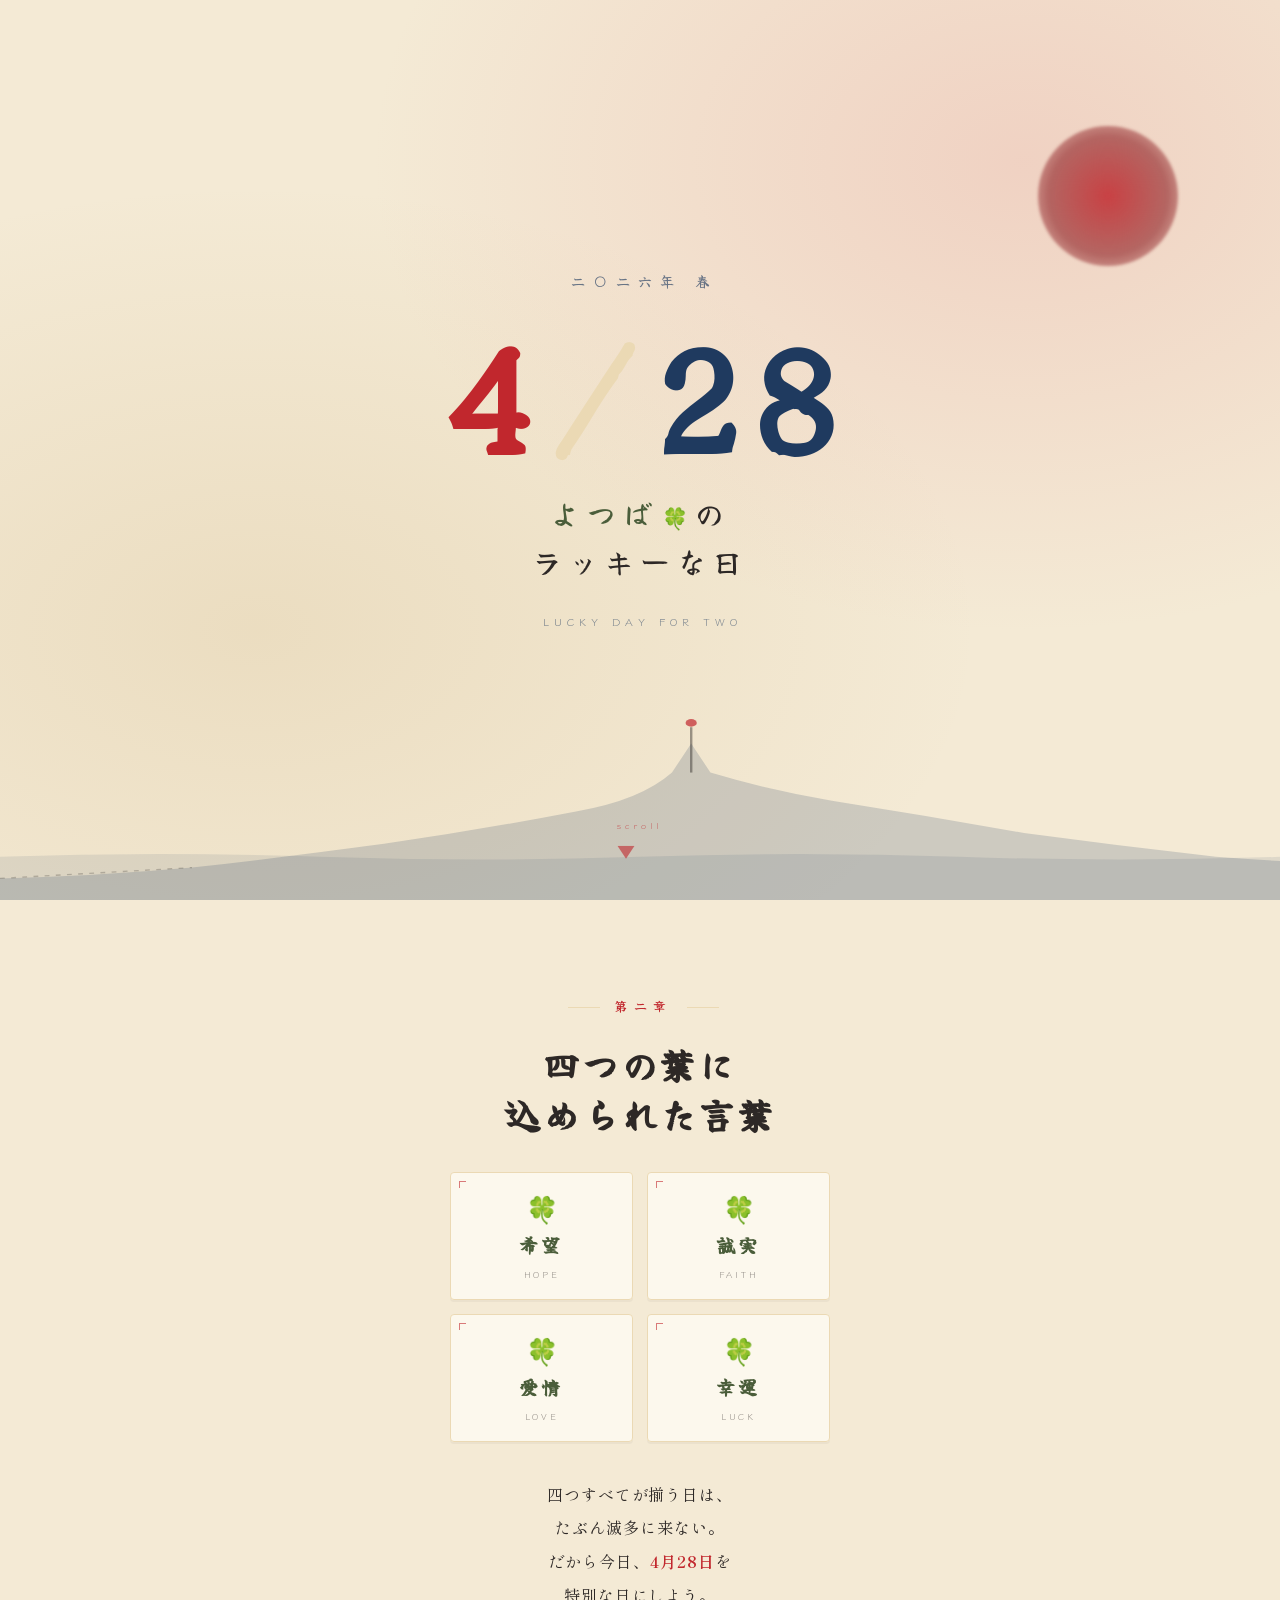
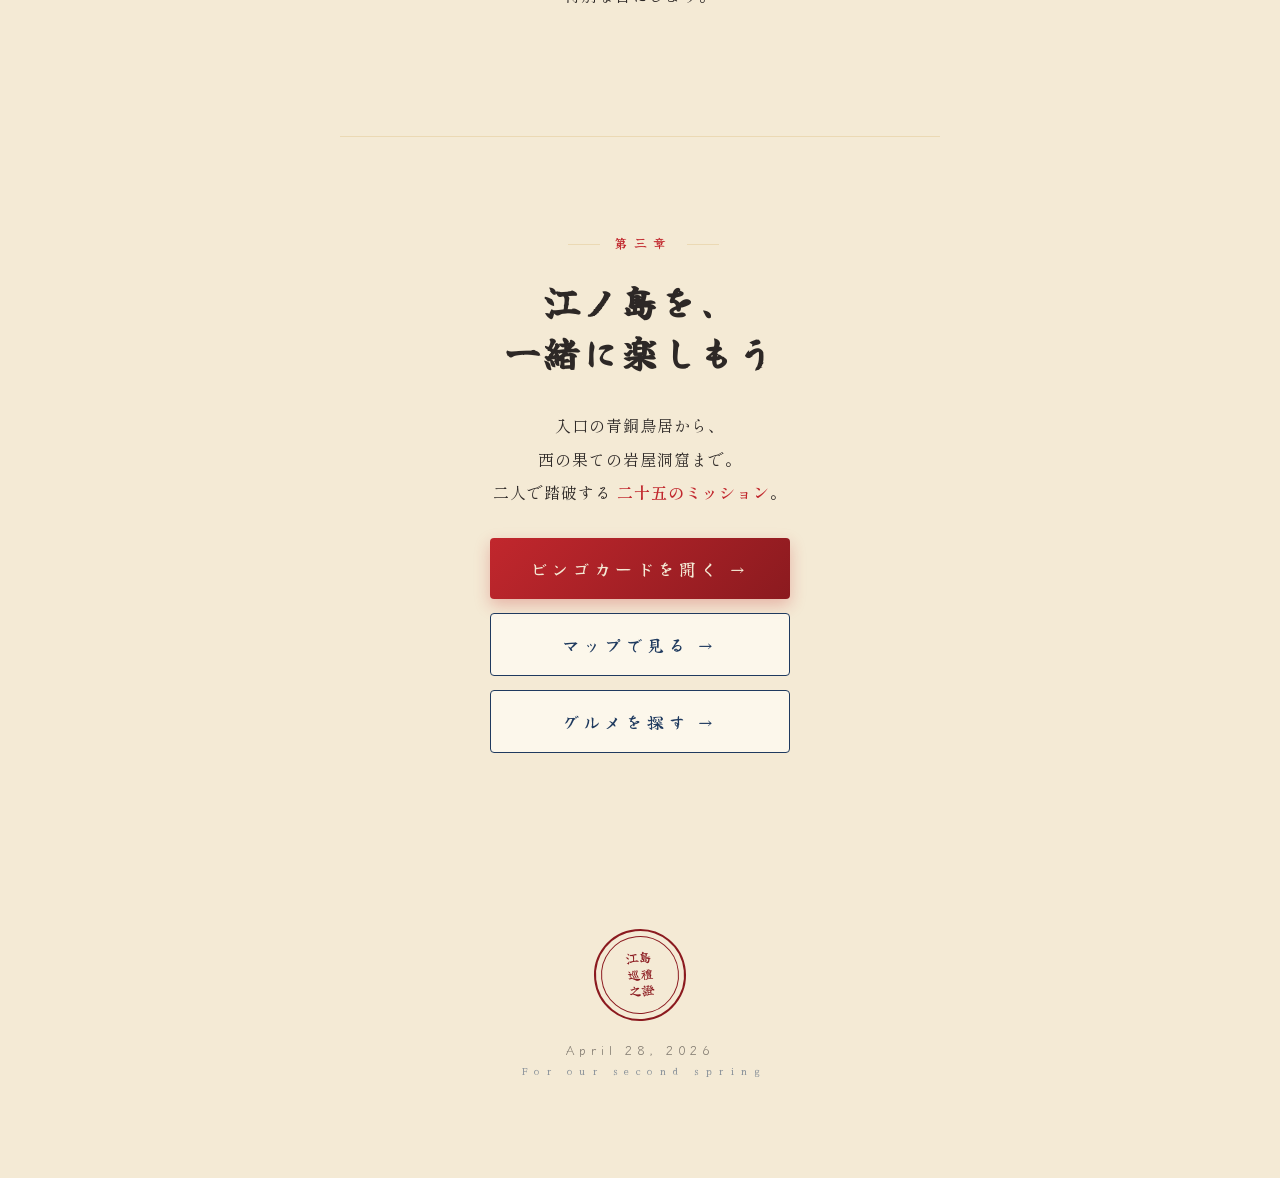
==== commit c069c55a: "仮でコメントアウト" ====
--- a/index.html
+++ b/index.html
@@ -116,11 +116,11 @@
       西の果ての岩屋洞窟まで。<br>
       二人で踏破する <em>二十五のミッション</em>。
     </p>
-    <p class="chapter-text">
+    <!-- <p class="chapter-text">
       撮って、<br>
       笑って、<br>
       ビンゴを目指して。
-    </p>
+    </p> -->
 
     <div class="quest-buttons">
       <a href="bingo.html" class="quest-btn primary">
